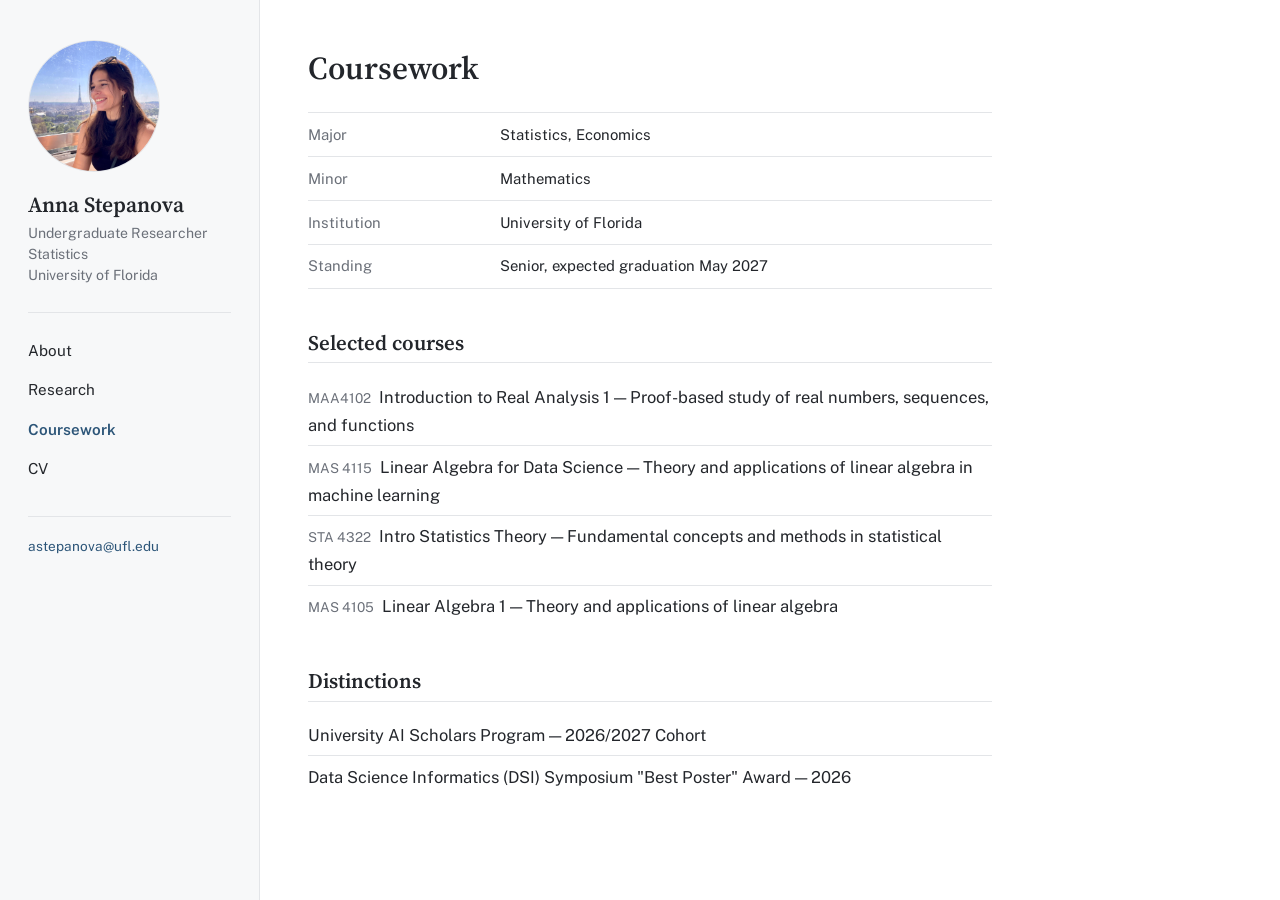
==== coursework.html @ 61c2952d "Add e-portfolio" ====
<!DOCTYPE html>
<html lang="en">
<head>
<meta charset="utf-8">
<meta name="viewport" content="width=device-width, initial-scale=1">
<title>Coursework — Anna Stepanova</title>
<meta name="description" content="Academic coursework.">
<link rel="preconnect" href="https://fonts.googleapis.com">
<link rel="preconnect" href="https://fonts.gstatic.com" crossorigin>
<link href="https://fonts.googleapis.com/css2?family=Source+Serif+4:wght@600&family=Public+Sans:wght@400;600&display=swap" rel="stylesheet">
<link rel="stylesheet" href="static/css/style.css">
</head>
<body>
<div class="layout">

<aside class="sidebar">
  <img class="portrait" src="static/images/headshot.jpg" alt="Portrait of Anna Stepanova">
  <p class="name"><a href="index.html">Anna Stepanova</a></p>
  <p class="role">Undergraduate Researcher<br>Statistics<br>University of Florida</p>

  <nav class="sidebar-nav" aria-label="Main">
    <a href="index.html">About</a>
    <a href="research.html">Research</a>
    <a href="coursework.html" aria-current="page">Coursework</a>
    <a href="cv.html">CV</a>
  </nav>

  <div class="sidebar-contact">
    <p><a href="mailto:astepanova@ufl.edu">astepanova@ufl.edu</a></p>
  </div>
</aside>

<main class="content">
  <h1>Coursework</h1>

  <dl class="facts">
    <div><dt>Major</dt><dd>Statistics, Economics</dd></div>
    <div><dt>Minor</dt><dd>Mathematics</dd></div>
    <div><dt>Institution</dt><dd>University of Florida</dd></div>
    <div><dt>Standing</dt><dd>Senior, expected graduation May 2027</dd></div>
  </dl>

<!--
  <p>Optional paragraph describing your academic program — what it covers and how it connects to your research. Delete if you do not want it.</p>
-->

  <h2>Selected courses</h2>
  <ul class="list">
    <li><span class="code">MAA4102</span> &nbsp;Introduction to Real Analysis 1 — Proof-based study of real numbers, sequences, and functions</li>
    <li><span class="code">MAS 4115</span> &nbsp;Linear Algebra for Data Science — Theory and applications of linear algebra in machine learning</li>
    <li><span class="code">STA 4322</span> &nbsp;Intro Statistics Theory — Fundamental concepts and methods in statistical theory</li>
    <li><span class="code">MAS 4105</span> &nbsp;Linear Algebra 1 — Theory and applications of linear algebra</li>
  </ul>

  <h2>Distinctions</h2>
  <ul class="list">
    <li>University AI Scholars Program — 2026/2027 Cohort</li>
    <li>Data Science Informatics (DSI) Symposium "Best Poster" Award — 2026</li>
  </ul>

</main>
</div>
</body>
</html>
---- static/css/style.css ----
/* ---------------------------------------------------------------
   Tokens — change these to restyle the whole site
   --------------------------------------------------------------- */
:root {
  --bg:      #FFFFFF;
  --text:    #23262B;
  --muted:   #6B7079;
  --rule:    #E3E5E8;
  --link:    #2C5578;
  --sidebar: #F7F8F9;

  --serif: "Source Serif 4", Georgia, "Times New Roman", serif;
  --sans:  "Public Sans", -apple-system, BlinkMacSystemFont, "Segoe UI", Helvetica, Arial, sans-serif;
}

*, *::before, *::after { box-sizing: border-box; }
html { -webkit-text-size-adjust: 100%; }

body {
  margin: 0;
  background: var(--bg);
  color: var(--text);
  font-family: var(--sans);
  font-size: 16.5px;
  line-height: 1.7;
  font-weight: 400;
}

img { max-width: 100%; height: auto; display: block; }

a { color: var(--link); text-decoration: none; }
a:hover { text-decoration: underline; }

:focus-visible { outline: 2px solid var(--link); outline-offset: 3px; }

/* ---------------------------------------------------------------
   Layout — sidebar left, content right
   --------------------------------------------------------------- */
.layout {
  display: grid;
  grid-template-columns: 260px minmax(0, 1fr);
  min-height: 100vh;
  align-items: start;
}

.sidebar {
  position: sticky;
  top: 0;
  align-self: start;
  background: var(--sidebar);
  border-right: 1px solid var(--rule);
  padding: 2.5rem 1.75rem;
  min-height: 100vh;
}

.content {
  padding: 3rem 3rem 4rem;
  max-width: 780px;
}

/* ---------------------------------------------------------------
   Sidebar contents
   --------------------------------------------------------------- */
.portrait {
  width: 132px;
  height: 132px;
  border-radius: 50%;
  object-fit: cover;
  border: 1px solid var(--rule);
  margin-bottom: 1.2rem;
}

.name {
  font-family: var(--serif);
  font-size: 1.35rem;
  font-weight: 600;
  line-height: 1.25;
  margin: 0 0 0.3rem;
  color: var(--text);
}
.name a { color: inherit; }
.name a:hover { text-decoration: none; }

.role {
  font-size: 0.88rem;
  color: var(--muted);
  margin: 0 0 1.6rem;
  line-height: 1.5;
}

.sidebar-nav {
  display: flex;
  flex-direction: column;
  gap: 0.15rem;
  border-top: 1px solid var(--rule);
  padding-top: 1.2rem;
  margin-bottom: 1.8rem;
}

.sidebar-nav a {
  color: var(--text);
  font-size: 0.95rem;
  padding: 0.35rem 0;
}
.sidebar-nav a:hover { color: var(--link); text-decoration: none; }
.sidebar-nav a[aria-current="page"] { font-weight: 600; color: var(--link); }

.sidebar-contact {
  border-top: 1px solid var(--rule);
  padding-top: 1.2rem;
  font-size: 0.85rem;
  color: var(--muted);
  line-height: 1.6;
}
.sidebar-contact p { margin: 0 0 0.35rem; }

/* ---------------------------------------------------------------
   Content typography
   --------------------------------------------------------------- */
h1, h2, h3 { font-family: var(--serif); font-weight: 600; line-height: 1.25; margin: 0; }

h1 { font-size: 2rem; margin-bottom: 1.5rem; }

h2 {
  font-size: 1.3rem;
  margin: 2.6rem 0 0.8rem;
  padding-bottom: 0.4rem;
  border-bottom: 1px solid var(--rule);
}

h3 { font-family: var(--sans); font-size: 1rem; font-weight: 600; margin: 1.8rem 0 0.2rem; }

p { margin: 0 0 1.1em; }

.intro { font-size: 1.08rem; color: var(--text); }

.meta { font-size: 0.9rem; color: var(--muted); margin: 0 0 0.7rem; }

/* ---------------------------------------------------------------
   Simple content blocks
   --------------------------------------------------------------- */
.facts {
  margin: 0 0 2rem;
  padding: 0;
  font-size: 0.93rem;
  border-top: 1px solid var(--rule);
}

.facts div {
  display: grid;
  grid-template-columns: 11rem 1fr;
  gap: 1rem;
  padding: 0.55rem 0;
  border-bottom: 1px solid var(--rule);
}

.facts dt { color: var(--muted); margin: 0; }
.facts dd { margin: 0; }

.list { list-style: none; padding: 0; margin: 0 0 1.5rem; }
.list li { padding: 0.4rem 0; border-bottom: 1px solid var(--rule); }
.list li:last-child { border-bottom: 0; }
.list .code { color: var(--muted); font-size: 0.85rem; }

.entry { margin-bottom: 1.8rem; }
.entry:last-child { margin-bottom: 0; }

figure { margin: 1.8rem 0 0; }
figure img { border: 1px solid var(--rule); }
figcaption { font-size: 0.85rem; color: var(--muted); margin-top: 0.5rem; }

.btn {
  display: inline-block;
  font-size: 0.92rem;
  font-weight: 600;
  padding: 0.6rem 1.2rem;
  background: var(--link);
  color: #fff;
  border-radius: 3px;
}
.btn:hover { background: #1F3F5C; text-decoration: none; }

/* ---------------------------------------------------------------
   Responsive — sidebar becomes a header on narrow screens
   --------------------------------------------------------------- */
@media (max-width: 820px) {
  .layout { grid-template-columns: 1fr; }
  .sidebar {
    position: static;
    min-height: 0;
    border-right: 0;
    border-bottom: 1px solid var(--rule);
    padding: 2rem 1.5rem 1.5rem;
    text-align: center;
  }
  .portrait { margin-inline: auto; }
  .sidebar-nav { flex-direction: row; flex-wrap: wrap; justify-content: center; gap: 0.2rem 1.5rem; }
  .content { padding: 2rem 1.5rem 3rem; }
  .facts div { grid-template-columns: 1fr; gap: 0; }
  .facts dt { font-size: 0.85rem; }
}
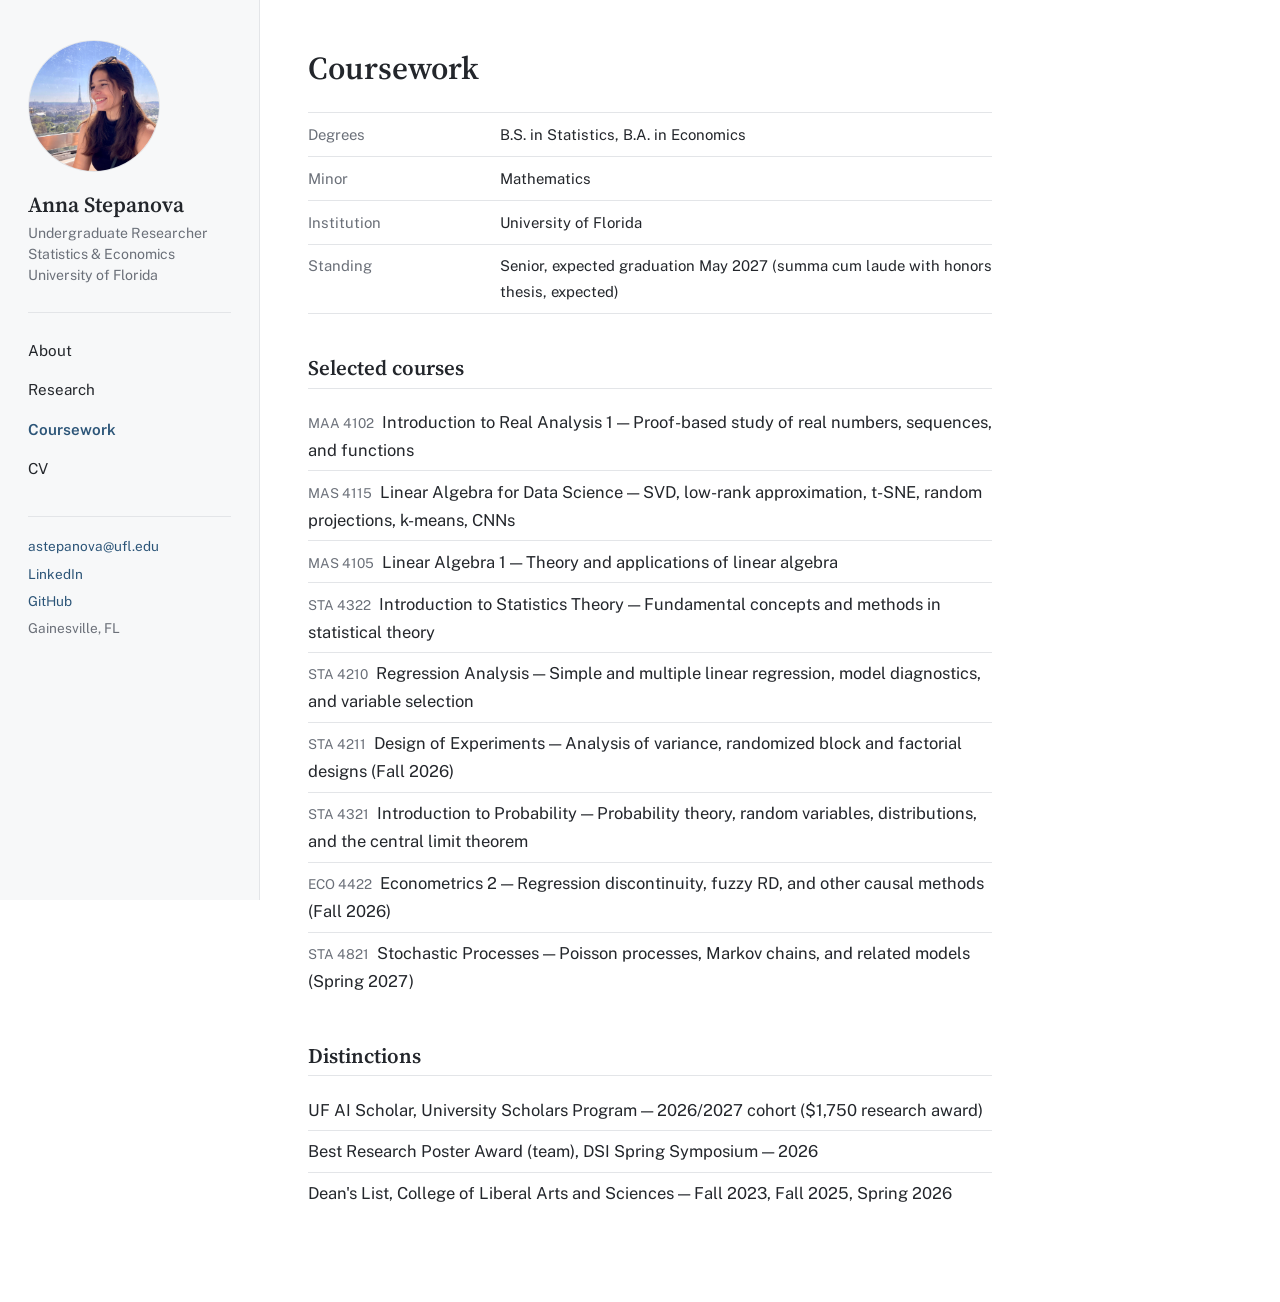
==== commit ec876645: "Refreshing website" ====
--- a/coursework.html
+++ b/coursework.html
@@ -16,7 +16,7 @@
 <aside class="sidebar">
   <img class="portrait" src="static/images/headshot.jpg" alt="Portrait of Anna Stepanova">
   <p class="name"><a href="index.html">Anna Stepanova</a></p>
-  <p class="role">Undergraduate Researcher<br>Statistics<br>University of Florida</p>
+  <p class="role">Undergraduate Researcher<br>Statistics &amp; Economics<br>University of Florida</p>
 
   <nav class="sidebar-nav" aria-label="Main">
     <a href="index.html">About</a>
@@ -27,6 +27,9 @@
 
   <div class="sidebar-contact">
     <p><a href="mailto:astepanova@ufl.edu">astepanova@ufl.edu</a></p>
+    <p><a href="https://www.linkedin.com/in/ufannastepanova17">LinkedIn</a></p>
+    <p><a href="https://github.com/annastepp">GitHub</a></p>
+    <p>Gainesville, FL</p>
   </div>
 </aside>
 
@@ -34,30 +37,31 @@
   <h1>Coursework</h1>
 
   <dl class="facts">
-    <div><dt>Major</dt><dd>Statistics, Economics</dd></div>
+    <div><dt>Degrees</dt><dd>B.S. in Statistics, B.A. in Economics</dd></div>
     <div><dt>Minor</dt><dd>Mathematics</dd></div>
     <div><dt>Institution</dt><dd>University of Florida</dd></div>
-    <div><dt>Standing</dt><dd>Senior, expected graduation May 2027</dd></div>
+    <div><dt>Standing</dt><dd>Senior, expected graduation May 2027 (summa cum laude with honors thesis, expected)</dd></div>
   </dl>
-
-<!--
-  <p>Optional paragraph describing your academic program — what it covers and how it connects to your research. Delete if you do not want it.</p>
--->
 
   <h2>Selected courses</h2>
   <ul class="list">
-    <li><span class="code">MAA4102</span> &nbsp;Introduction to Real Analysis 1 — Proof-based study of real numbers, sequences, and functions</li>
-    <li><span class="code">MAS 4115</span> &nbsp;Linear Algebra for Data Science — Theory and applications of linear algebra in machine learning</li>
-    <li><span class="code">STA 4322</span> &nbsp;Intro Statistics Theory — Fundamental concepts and methods in statistical theory</li>
+    <li><span class="code">MAA 4102</span> &nbsp;Introduction to Real Analysis 1 — Proof-based study of real numbers, sequences, and functions</li>
+    <li><span class="code">MAS 4115</span> &nbsp;Linear Algebra for Data Science — SVD, low-rank approximation, t-SNE, random projections, k-means, CNNs</li>
     <li><span class="code">MAS 4105</span> &nbsp;Linear Algebra 1 — Theory and applications of linear algebra</li>
+    <li><span class="code">STA 4322</span> &nbsp;Introduction to Statistics Theory — Fundamental concepts and methods in statistical theory</li>
+    <li><span class="code">STA 4210</span> &nbsp;Regression Analysis — Simple and multiple linear regression, model diagnostics, and variable selection</li>
+    <li><span class="code">STA 4211</span> &nbsp;Design of Experiments — Analysis of variance, randomized block and factorial designs (Fall 2026)</li>
+    <li><span class="code">STA 4321</span> &nbsp;Introduction to Probability — Probability theory, random variables, distributions, and the central limit theorem</li>
+    <li><span class="code">ECO 4422</span> &nbsp;Econometrics 2 — Regression discontinuity, fuzzy RD, and other causal methods (Fall 2026)</li>
+    <li><span class="code">STA 4821</span> &nbsp;Stochastic Processes — Poisson processes, Markov chains, and related models (Spring 2027)</li>
   </ul>
 
   <h2>Distinctions</h2>
   <ul class="list">
-    <li>University AI Scholars Program — 2026/2027 Cohort</li>
-    <li>Data Science Informatics (DSI) Symposium "Best Poster" Award — 2026</li>
+    <li>UF AI Scholar, University Scholars Program — 2026/2027 cohort ($1,750 research award)</li>
+    <li>Best Research Poster Award (team), DSI Spring Symposium — 2026</li>
+    <li>Dean's List, College of Liberal Arts and Sciences — Fall 2023, Fall 2025, Spring 2026</li>
   </ul>
-
 </main>
 </div>
 </body>
